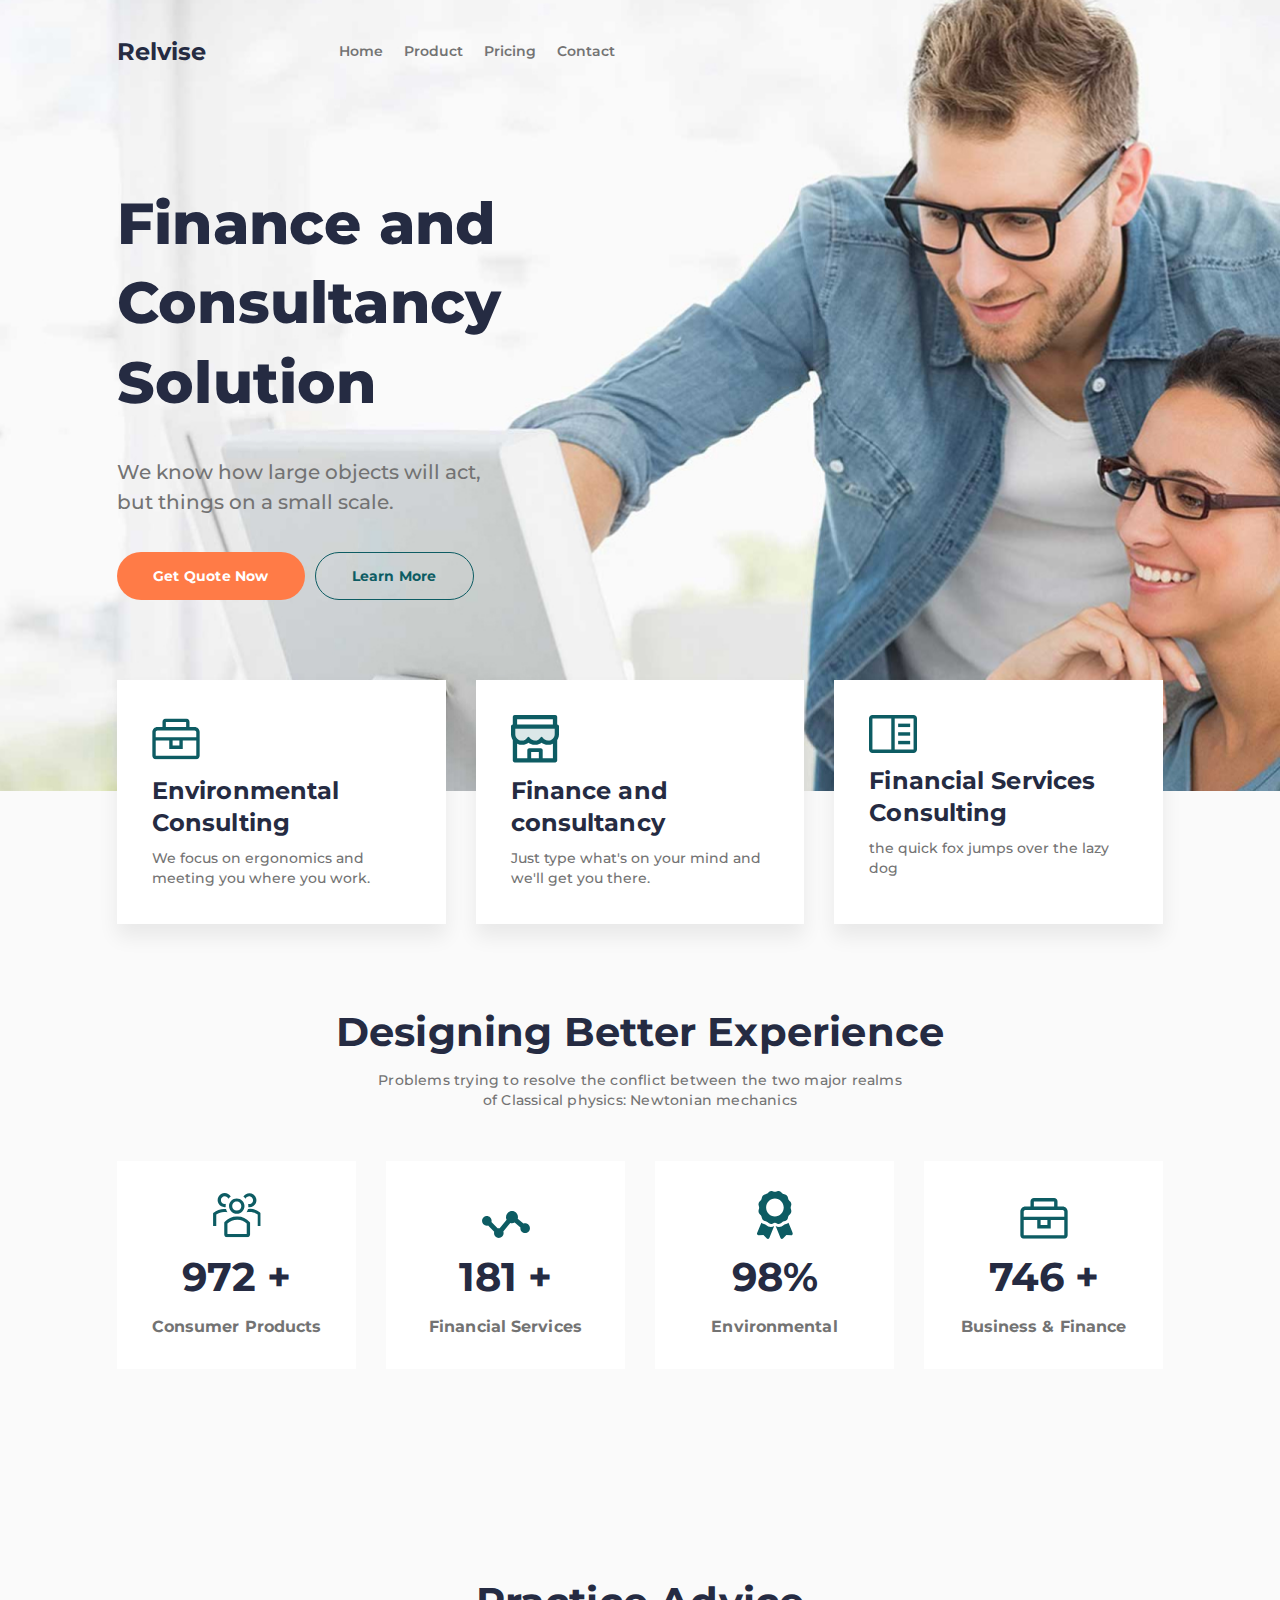
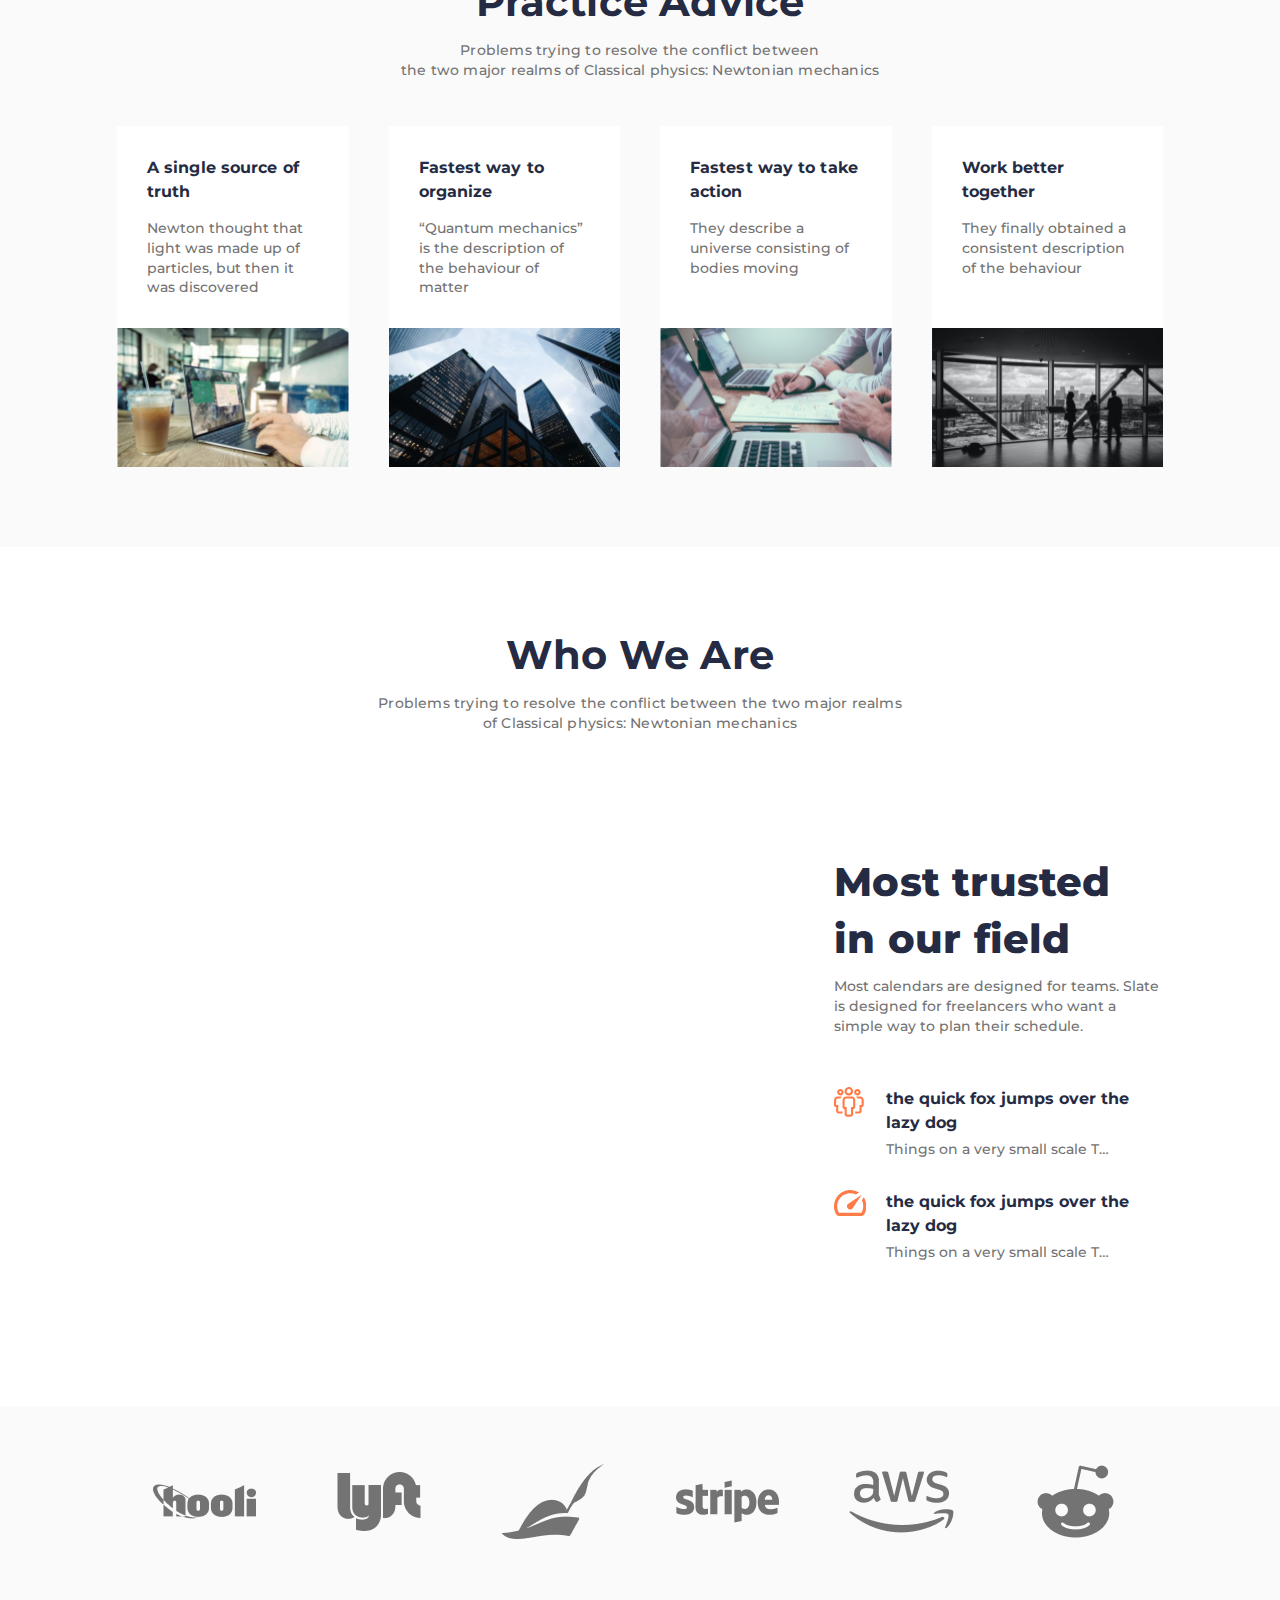
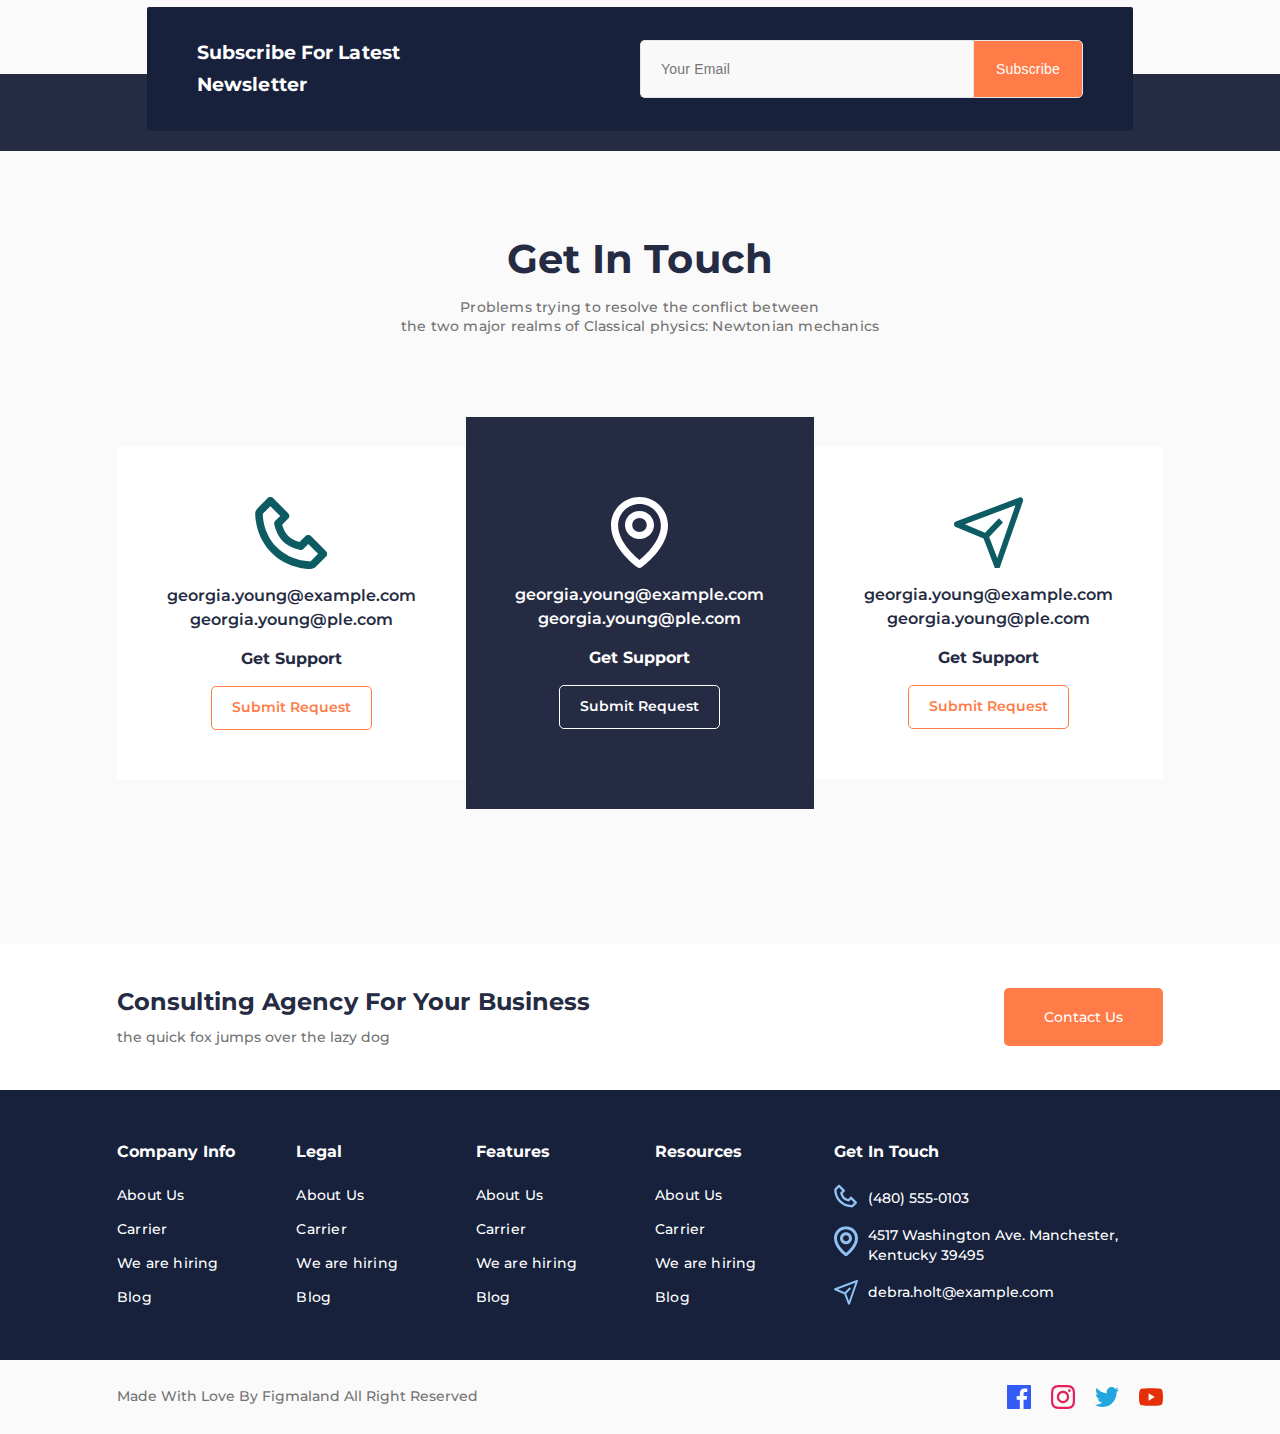
==== index.html @ 40690b97 "relvise" ====
<!DOCTYPE html>
<html>

<head>
	<meta charset="UTF-8">
	<meta name="viewport" content="width=device-width, initial-scale=1.0">
	<link href="https://fonts.googleapis.com/css?family=Montserrat:regular,500,600,700,800&display=swap"
		rel="stylesheet" />
	<link rel="stylesheet" href="css/style.css">
	<title>Relvise</title>
</head>

<body>
	<div class="wrapper">
		<header class="header">
			<div class="header__container _container">
				<a href="" class="header__logo">
					Relvise
				</a>
				<nav class="header__menu menu">
					<ul class="menu__list">
						<li class="menu__item">
							<a href="" class="menu__link">Home</a>
						</li>
						<li class="menu__item">
							<a href="" class="menu__link">Product</a>
						</li>
						<li class="menu__item">
							<a href="" class="menu__link">Pricing</a>
						</li>
						<li class="menu__item">
							<a href="" class="menu__link">Contact</a>
						</li>
					</ul>
				</nav>
			</div>
		</header>
		<main class="page">
			<div class="page__main-block main-block">
				<div class="main-block__container _container">
					<div class="main-block__body">
						<h1 class="main-block__title">Finance and Consultancy Solution</h1>
						<div class="main-block__text">
							We know how large objects will act, but things on a small scale.
						</div>
						<div class="main-block__buttons">
							<a href="" class="main-block__button main-block__button_orange">Get Quote Now</a>
							<a href="" class="main-block__button main-block__button_border">Learn More</a>
						</div>
					</div>
				</div>
				<div class="main-block__image _ibg">
					<img src="img/mainblock/cover.jpg" alt="cover">
				</div>
			</div>
			<section class="page__services services">
				<div class="services__container _container">
					<div class="services__body">
						<div class="services__column">
							<div class="services__item item-service">
								<div class="item-service__icon">
									<svg style="display: none;">
										<symbol id="item-service__icon_01">
											<path
												d="M42.5886 8.52554H37.519V3.45592C37.519 2.55955 37.1629 1.6999 36.5291 1.06608C35.8953 0.432251 35.0356 0.0761719 34.1393 0.0761719H13.8608C12.9644 0.0761719 12.1048 0.432251 11.4709 1.06608C10.8371 1.6999 10.481 2.55955 10.481 3.45592V8.52554H5.41142C4.06687 8.52554 2.77739 9.05966 1.82665 10.0104C0.875916 10.9611 0.341797 12.2506 0.341797 13.5952V37.2534C0.341797 38.1497 0.697876 39.0094 1.3317 39.6432C1.96553 40.2771 2.82518 40.6331 3.72154 40.6331H44.2785C45.1749 40.6331 46.0345 40.2771 46.6683 39.6432C47.3022 39.0094 47.6582 38.1497 47.6582 37.2534V13.5952C47.6582 12.2506 47.1241 10.9611 46.1734 10.0104C45.2227 9.05966 43.9332 8.52554 42.5886 8.52554ZM13.8608 3.45592H34.1393V8.52554H13.8608V3.45592ZM44.2785 37.2534H3.72154V22.0445H17.2405V30.4939H30.7595V22.0445H44.2785V37.2534ZM20.6203 22.0445H27.3798V27.1141H20.6203V22.0445ZM3.72154 18.6648V13.5952C3.72154 13.147 3.89958 12.7172 4.2165 12.4002C4.53341 12.0833 4.96323 11.9053 5.41142 11.9053H42.5886C43.0368 11.9053 43.4666 12.0833 43.7836 12.4002C44.1005 12.7172 44.2785 13.147 44.2785 13.5952V18.6648H3.72154Z"
												fill="#0D5C63" />
										</symbol>
									</svg>
									<svg width="48" height="48" viewBox="0 0 48 41" fill="#0d5c63"
										xmlns:xlink="http://www.w3.org/1999/xlink">
										<use xlink:href="#item-service__icon_01" x="0" y="0" />
									</svg>
								</div>
								<h3 class="item-service__title">Environmental Consulting</h3>
								<div class="item-service__text">We focus on ergonomics and meeting you where you work.
								</div>
							</div>
						</div>
						<div class="services__column">
							<div class="services__item item-service">
								<div class="item-service__icon">
									<svg style="display: none;">
										<symbol id="item-service__icon_02">
											<path opacity="0.15"
												d="M43.6503 13.75H4.35031C4.33231 13.75 4.32031 13.7619 4.32031 13.7796V19.1849C4.32031 22.7291 7.26031 25.6037 10.8783 25.6037C13.3203 25.6037 15.4503 24.2998 16.5843 22.3617C16.7583 22.0594 17.0883 21.8698 17.4423 21.8698C17.7963 21.8698 18.1203 22.0594 18.3003 22.3617C19.4283 24.2998 21.5583 25.6037 24.0003 25.6037C26.4483 25.6037 28.5843 24.2938 29.7063 22.3498C29.8803 22.0535 30.1983 21.8698 30.5403 21.8698H30.5763C30.9243 21.8698 31.2363 22.0535 31.4103 22.3498C32.5383 24.2938 34.6743 25.6037 37.1223 25.6037C40.7403 25.6037 43.6803 22.7291 43.6803 19.1849V13.7796C43.6803 13.7619 43.6683 13.75 43.6503 13.75Z"
												fill="#0D5C63" />
											<path
												d="M46.2 9.48885V1.89659C46.2 0.847537 45.342 0 44.28 0H3.72003C2.65804 0 1.80004 0.847537 1.80004 1.89659V9.48885C0.798037 9.54812 3.71756e-05 10.372 3.71756e-05 11.3795V19.1851C-0.00380525 20.6197 0.290253 22.0398 0.864037 23.3576C1.12204 23.9622 1.44004 24.5311 1.80004 25.0705V45.518C1.80004 46.5612 2.65804 47.4146 3.72003 47.4146H44.28C45.342 47.4146 46.2 46.5671 46.2 45.518V25.0705C46.5657 24.5298 46.879 23.9563 47.136 23.3576C47.706 22.036 48 20.6313 48 19.1851V11.3795C48 10.372 47.202 9.54812 46.2 9.48885ZM6.12003 4.26732H41.88V9.48293H6.12003V4.26732ZM27.84 43.1532H20.16V36.9834H27.84V43.1532ZM41.904 43.1532H31.68V35.0868C31.68 34.0378 30.822 33.1902 29.76 33.1902H18.24C17.178 33.1902 16.32 34.0378 16.32 35.0868V43.1532H6.12003V28.7985C6.29403 28.8814 6.47403 28.9644 6.66003 29.0355C7.99803 29.5927 9.42003 29.8712 10.884 29.8712C12.348 29.8712 13.764 29.5927 15.108 29.0355C15.936 28.6918 16.716 28.2532 17.43 27.7257C17.442 27.7198 17.454 27.7198 17.466 27.7257C18.1822 28.2554 18.9622 28.6954 19.788 29.0355C21.126 29.5927 22.548 29.8712 24.012 29.8712C25.476 29.8712 26.892 29.5927 28.236 29.0355C29.064 28.6918 29.844 28.2532 30.558 27.7257C30.57 27.7198 30.582 27.7198 30.594 27.7257C31.3102 28.2554 32.0902 28.6954 32.916 29.0355C34.254 29.5927 35.676 29.8712 37.14 29.8712C38.604 29.8712 40.02 29.5927 41.364 29.0355C41.544 28.9585 41.724 28.8814 41.904 28.7985V43.1532ZM43.68 19.1851C43.68 22.7294 40.74 25.6039 37.122 25.6039C34.674 25.6039 32.538 24.2941 31.41 22.3501C31.236 22.0537 30.924 21.87 30.576 21.87H30.54C30.198 21.87 29.88 22.0537 29.706 22.3501C29.1304 23.3417 28.2992 24.1652 27.297 24.7367C26.2948 25.3082 25.1572 25.6074 24 25.6039C21.558 25.6039 19.428 24.3 18.3 22.3619C18.12 22.0597 17.796 21.87 17.442 21.87C17.088 21.87 16.758 22.0597 16.584 22.3619C16.005 23.3498 15.1728 24.1695 14.1711 24.7387C13.1694 25.3078 12.0336 25.6062 10.878 25.6039C7.26003 25.6039 4.32003 22.7294 4.32003 19.1851V13.7799C4.32003 13.7621 4.33203 13.7502 4.35003 13.7502H43.65C43.668 13.7502 43.68 13.7621 43.68 13.7799V19.1851Z"
												fill="#0D5C63" />
										</symbol>
									</svg>
									<svg width="48" height="48" viewBox="0 0 48 48" fill="#0d5c63"
										xmlns:xlink="http://www.w3.org/1999/xlink">
										<use xlink:href="#item-service__icon_02" x="0" y="0" />
									</svg>
								</div>
								<h3 class="item-service__title">Finance and consultancy</h3>
								<div class="item-service__text">Just type what's on your mind and we'll get you there.
								</div>
							</div>
						</div>
						<div class="services__column">
							<div class="services__item item-service">
								<div class="item-service__icon">
									<svg style="display: none;">
										<symbol id="item-service__icon_03">
											<path d="M29.1416 8.62402H41.1395V12.0693H29.1416V8.62402Z" fill="white" />
											<path d="M29.1416 17.2373H41.1395V20.6826H29.1416V17.2373Z" fill="white" />
											<path d="M29.1416 25.8506H41.1395V29.2959H29.1416V25.8506Z" fill="white" />
											<path
												d="M44.5674 0.0112305H3.43187C2.52299 0.0121426 1.65161 0.375424 1.00893 1.02135C0.366264 1.66727 0.00481376 2.54307 0.00390625 3.45655V34.4644C0.00481376 35.3779 0.366264 36.2537 1.00893 36.8996C1.65161 37.5455 2.52299 37.9088 3.43187 37.9097H44.5674C45.4761 37.9084 46.3472 37.5449 46.9898 36.8991C47.6324 36.2533 47.994 35.3777 47.9953 34.4644V3.45655C47.9944 2.54307 47.633 1.66727 46.9903 1.02135C46.3477 0.375424 45.4763 0.0121426 44.5674 0.0112305ZM3.43187 3.45655H22.2856V34.4644H3.43187V3.45655ZM25.7136 34.4644V3.45655H44.5674L44.5708 34.4644H25.7136Z"
												fill="white" />
										</symbol>
									</svg>
									<svg width="48" height="38" viewBox="0 0 48 38" fill="#0d5c63"
										xmlns:xlink="http://www.w3.org/1999/xlink">
										<use xlink:href="#item-service__icon_03" x="0" y="0" />
									</svg>
								</div>
								<h3 class="item-service__title">Financial Services Consulting</h3>
								<div class="item-service__text">the quick fox jumps over the lazy dog</div>
							</div>
						</div>
					</div>
				</div>
			</section>
			<section class="page__advantages advantages">
				<div class="advantages__container _container">
					<div class="advantages__header header-block">
						<h2 class="header-block__title">Designing Better Experience</h2>
						<div class="header-block__sub-title">
							Problems trying to resolve the conflict between the two major realms <br> of Classical
							physics: Newtonian mechanics
						</div>
					</div>
					<div class="advantages__body">
						<div class="advantages__column">
							<div class="advantages__item">
								<div class="advantages__icon">
									<img src="img/advantages/01.svg" alt="Consumer Products">
								</div>
								<div class="advantages__value">972 +</div>
								<div class="advantages__text">Consumer Products</div>
							</div>
						</div>
						<div class="advantages__column">
							<div class="advantages__item">
								<div class="advantages__icon">
									<img src="img/advantages/02.svg" alt="Financial Services">
								</div>
								<div class="advantages__value">181 +</div>
								<div class="advantages__text">Financial Services</div>
							</div>
						</div>
						<div class="advantages__column">
							<div class="advantages__item">
								<div class="advantages__icon">
									<img src="img/advantages/03.svg" alt="Environmental">
								</div>
								<div class="advantages__value">98%</div>
								<div class="advantages__text">Environmental</div>
							</div>
						</div>
						<div class="advantages__column">
							<div class="advantages__item">
								<div class="advantages__icon">
									<img src="img/advantages/04.svg" alt="Business & Finance">
								</div>
								<div class="advantages__value">746 +</div>
								<div class="advantages__text">Business & Finance</div>
							</div>
						</div>
					</div>
				</div>
			</section>
			<section class="page__practice practice">
				<div class="practice__container _container">
					<div class="practice__header header-block">
						<h2 class="header-block__title">Practice Advice</h2>
						<div class="header-block__sub-title">
							Problems trying to resolve the conflict between <br>the two major realms of Classical
							physics: Newtonian mechanics
						</div>
					</div>
					<div class="practice__body">
						<div class="practice__column">
							<article class="practice__item item-practice">
								<div class="item-practice__content">
									<a href="" class="item-practice__link">
										<h4 class="item-practice__title">A single source of truth</h4>
									</a>
									<div class="item-practice__text">
										Newton thought that light was made up of particles, but then it was discovered
									</div>
								</div>
								<a href="" class="item-practice__image _ibg">
									<img src="img/practice/01.jpg" alt="A single source of truth">
								</a>
							</article>
						</div>
						<div class="practice__column">
							<article class="practice__item item-practice">
								<div class="item-practice__content">
									<a href="" class="item-practice__link">
										<h4 class="item-practice__title">Fastest way to organize</h4>
									</a>
									<div class="item-practice__text">
										“Quantum mechanics” is the description of the behaviour of matter
									</div>
								</div>
								<a href="" class="item-practice__image _ibg">
									<img src="img/practice/02.jpg" alt="Fastest way to organize">
								</a>
							</article>
						</div>
						<div class="practice__column">
							<article class="practice__item item-practice">
								<div class="item-practice__content">
									<a href="" class="item-practice__link">
										<h4 class="item-practice__title">Fastest way to take action</h4>
									</a>
									<div class="item-practice__text">
										They describe a universe consisting of bodies moving
									</div>
								</div>
								<a href="" class="item-practice__image _ibg">
									<img src="img/practice/03.jpg" alt="Fastest way to take action">
								</a>
							</article>
						</div>
						<div class="practice__column">
							<article class="practice__item item-practice">
								<div class="item-practice__content">
									<a href="" class="item-practice__link">
										<h4 class="item-practice__title">Work better together</h4>
									</a>
									<div class="item-practice__text">
										They finally obtained a consistent description of the behaviour
									</div>
								</div>
								<a href="" class="item-practice__image _ibg">
									<img src="img/practice/04.jpg" alt="Work better together">
								</a>
							</article>
						</div>
					</div>
				</div>
			</section>
			<section class="page__whoweare whoweare">
				<div class="whoweare__container _container">
					<div class="whoweare__header header-block">
						<h2 class="header-block__title">Who We Are</h2>
						<div class="header-block__sub-title">
							Problems trying to resolve the conflict between the two major realms <br> of Classical
							physics: Newtonian mechanics
						</div>
					</div>
					<div class="whoweare__body">
						<div class="whoweare__video">
							<iframe width="560" height="315" src="https://www.youtube.com/embed/006eoEtYT-Q"
								title="YouTube video player" frameborder="0"
								allow="accelerometer; autoplay; clipboard-write; encrypted-media; gyroscope; picture-in-picture"
								allowfullscreen></iframe>
						</div>
						<div class="whoweare__content">
							<div class="whoweare__top">
								<h2 class="whoweare__title">Most trusted in our field</h2>
								<div class="whoweare__text">Most calendars are designed for teams. Slate is designed for
									freelancers who want a simple way to plan their schedule.</div>
							</div>
							<div class="whoweare__items">
								<div class="whoweare__item item-whoweare">
									<div class="item-whoweare__icon">
										<img src="img/whoweare/icons/01.svg" alt="">
									</div>
									<div class="item-whoweare__body">
										<div class="item-whoweare__title">the quick fox jumps over the lazy dog</div>
										<div class="item-whoweare__text">Things on a very small scale Things on a very
											small scaleThings on a very small scaleThings on a very small scale</div>
									</div>
								</div>
								<div class="whoweare__item item-whoweare">
									<div class="item-whoweare__icon">
										<img src="img/whoweare/icons/02.svg" alt="">
									</div>
									<div class="item-whoweare__body">
										<div class="item-whoweare__title">the quick fox jumps over the lazy dog</div>
										<div class="item-whoweare__text">Things on a very small scale Things on a very
											small scaleThings on a very small scaleThings on a very small scale</div>
									</div>
								</div>
							</div>
						</div>
					</div>
				</div>
			</section>
			<div class="page__clients clients">
				<div class="clients__container _container">
					<div class="clients__items">
						<div class="clients__item">
							<img src="img/clients/01.png" alt="clients">
						</div>
						<div class="clients__item">
							<img src="img/clients/02.png" alt="clients">
						</div>
						<div class="clients__item">
							<img src="img/clients/03.png" alt="clients">
						</div>
						<div class="clients__item">
							<img src="img/clients/04.png" alt="clients">
						</div>
						<div class="clients__item">
							<img src="img/clients/05.png" alt="clients">
						</div>
						<div class="clients__item">
							<img src="img/clients/06.png" alt="clients">
						</div>
					</div>
				</div>
			</div>
			<section class="page__subscribe subscribe">
				<div class="subscribe__container _container">
					<div class="subscribe__body">
						<h4 class="subscribe__title">Subscribe For Latest Newsletter</h4>
						<form action="#" class="subscribe__form">
							<input autocomplete="off" type="email" required name="form[]" placeholder="Your Email"
								class="subscribe__input">
							<button type="submit" class="subscribe__button">Subscribe</button>
						</form>
					</div>
				</div>
			</section>
			<section class="page__getintouch getintouch">
				<div class="getintouch__container _container">
					<div class="getintouch__header header-block">
						<h2 class="header-block__title">Get In Touch</h2>
						<div class="header-block__sub-title">
							Problems trying to resolve the conflict between <br> the two major realms of Classical
							physics: Newtonian mechanics
						</div>
					</div>
					<div class="getintouch__items">
						<div class="getintouch__item item-getintouch">
							<div class="item-getintouch__icon">
								<img src="img/getintouch/01.svg" alt="getintouch">
							</div>
							<div class="item-getintouch__emails">
								<a href="mailto:georgia.young@example.com"
									class="item-getintouch__email">georgia.young@example.com</a>
								<a href="mailto:georgia.young@ple.com"
									class="item-getintouch__email">georgia.young@ple.com</a>
							</div>
							<div class="item-getintouch__label">Get Support</div>
							<a href="" class="item-getintouch__button">Submit Request</a>
						</div>
						<div class="getintouch__item item-getintouch item-getintouch_active">
							<div class="item-getintouch__icon">
								<img src="img/getintouch/02.svg" alt="getintouch">
							</div>
							<div class="item-getintouch__emails">
								<a href="mailto:georgia.young@example.com"
									class="item-getintouch__email">georgia.young@example.com</a>
								<a href="mailto:georgia.young@ple.com"
									class="item-getintouch__email">georgia.young@ple.com</a>
							</div>
							<div class="item-getintouch__label">Get Support</div>
							<a href="" class="item-getintouch__button">Submit Request</a>
						</div>
						<div class="getintouch__item item-getintouch">
							<div class="item-getintouch__icon">
								<img src="img/getintouch/03.svg" alt="getintouch">
							</div>
							<div class="item-getintouch__emails">
								<a href="mailto:georgia.young@example.com"
									class="item-getintouch__email">georgia.young@example.com</a>
								<a href="mailto:georgia.young@ple.com"
									class="item-getintouch__email">georgia.young@ple.com</a>
							</div>
							<div class="item-getintouch__label">Get Support</div>
							<a href="" class="item-getintouch__button">Submit Request</a>
						</div>
					</div>
				</div>
			</section>
			<section class="page__contact contact">
				<div class="contact__container _container">
					<div class="contact__body">
						<div class="contact__content">
							<h4 class="contact__title">Consulting Agency For Your Business</h4>
							<div class="contact__text">the quick fox jumps over the lazy dog</div>
						</div>
						<a href="" class="contact__button">Contact Us</a>
					</div>
				</div>
			</section>
		</main>
		<footer class="footer">
			<div class="footer__top">
				<div class="footer__main _container">
					<div class="footer__row">
						<div class="footer__column">
							<div class="footer__label">Company Info</div>
							<nav class="footer__menu menu-footer">
								<ul class="menu-footer__list">
									<li class="menu-footer__item"><a href="" class="menu-footer__link">About Us</a></li>
									<li class="menu-footer__item"><a href="" class="menu-footer__link">Carrier</a></li>
									<li class="menu-footer__item"><a href="" class="menu-footer__link">We are hiring</a>
									</li>
									<li class="menu-footer__item"><a href="" class="menu-footer__link">Blog</a></li>
								</ul>
							</nav>
						</div>
						<div class="footer__column">
							<div class="footer__label">Legal</div>
							<nav class="footer__menu menu-footer">
								<ul class="menu-footer__list">
									<li class="menu-footer__item"><a href="" class="menu-footer__link">About Us</a></li>
									<li class="menu-footer__item"><a href="" class="menu-footer__link">Carrier</a></li>
									<li class="menu-footer__item"><a href="" class="menu-footer__link">We are hiring</a>
									</li>
									<li class="menu-footer__item"><a href="" class="menu-footer__link">Blog</a></li>
								</ul>
							</nav>
						</div>
						<div class="footer__column">
							<div class="footer__label">Features</div>
							<nav class="footer__menu menu-footer">
								<ul class="menu-footer__list">
									<li class="menu-footer__item"><a href="" class="menu-footer__link">About Us</a></li>
									<li class="menu-footer__item"><a href="" class="menu-footer__link">Carrier</a></li>
									<li class="menu-footer__item"><a href="" class="menu-footer__link">We are hiring</a>
									</li>
									<li class="menu-footer__item"><a href="" class="menu-footer__link">Blog</a></li>
								</ul>
							</nav>
						</div>
						<div class="footer__column">
							<div class="footer__label">Resources</div>
							<nav class="footer__menu menu-footer">
								<ul class="menu-footer__list">
									<li class="menu-footer__item"><a href="" class="menu-footer__link">About Us</a></li>
									<li class="menu-footer__item"><a href="" class="menu-footer__link">Carrier</a></li>
									<li class="menu-footer__item"><a href="" class="menu-footer__link">We are hiring</a>
									</li>
									<li class="menu-footer__item"><a href="" class="menu-footer__link">Blog</a></li>
								</ul>
							</nav>
						</div>
						<div class="footer__column">
							<div class="footer__label">Get In Touch</div>
							<div class="footer__contacts contacts-footer">
								<a href="tel:4805550103" class="contacts-footer__item contacts-footer__item_phone">(480)
									555-0103</a>
								<a href="" class="contacts-footer__item contacts-footer__item_map">4517 Washington Ave.
									Manchester, Kentucky 39495</a>
								<a href="mailto:debra.holt@example.com"
									class="contacts-footer__item contacts-footer__item_email">debra.holt@example.com</a>
							</div>
						</div>
					</div>
				</div>
			</div>
			<div class="footer__bottom">
				<div class="footer__container _container">
					<div class="footer__copy">Made With Love By Figmaland All Right Reserved </div>
					<div class="footer__social social">
						<a href="" class="social__item">
							<img src="img/footer/social/01.svg" alt="social">
						</a>
						<a href="" class="social__item">
							<img src="img/footer/social/02.svg" alt="social">
						</a>
						<a href="" class="social__item">
							<img src="img/footer/social/03.svg" alt="social">
						</a>
						<a href="" class="social__item">
							<img src="img/footer/social/04.svg" alt="social">
						</a>
					</div>
				</div>
			</div>
		</footer>
	</div>
	<script src="js/script.js"></script>
</body>

</html>
---- css/style.css ----
/* Обнуление */
*,
*::before,
*::after {
	padding: 0;
	margin: 0;
	border: 0;
	box-sizing: border-box;
}

a {
	text-decoration: none;
}

ul,
ol,
li {
	list-style: none;
}

img {
	vertical-align: top;
}

h1,
h2,
h3,
h4,
h5,
h6 {
	font-weight: inherit;
	font-size: inherit;
}

html,
body {
	height: 100%;
	line-height: 1;
	background: #fafafa;
	font-size: 14px;
	color: #252b42;
	font-weight: 500;
	font-family: Montserrat;
}

/* ---------------------------------------------------------------------------- */
.wrapper {
	min-height: 100%;
	overflow: hidden;
	display: flex;
	flex-direction: column;
}

/* ---------------------------------------------------------------------------- */
._container {
	max-width: 1046px;
	padding: 0px 15px;
	margin: 0px auto;
	box-sizing: content-box;
}

._ibg {
	position: relative;
}

._ibg img {
	position: absolute;
	width: 100%;
	height: 100%;
	top: 0;
	left: 0;
	object-fit: cover;
}

/* ---ШАПКА------------------------------------------------------------------------- */
.header {
	position: absolute;
	width: 100%;
	left: 0;
	top: 0;
	z-index: 50;
}

.header__container {
	display: flex;
	min-height: 104px;
	align-items: center;
}

@media (max-width: 479px) {
	.header__container {
		min-height: 70px;
	}
}

.header__logo {
	font-size: 24px;
	font-weight: 700;
	color: inherit;
}

.header__menu {
	margin: 0px 0px 0px 133px;
}

@media (max-width: 992px) {
	.header__menu {
		margin: 0px 0px 0px 80px;
	}
}

@media (max-width: 767px) {
	.header__menu {
		margin: 0px 0px 0px 40px;
	}
}

@media (max-width: 479px) {
	.header__menu {
		margin: 0px 0px 0px 20px;
	}
}

.menu {
	padding: 5px 0;
}

.menu__list {
	flex-wrap: wrap;
	display: flex;
}

.menu__item {}

.menu__item:not(:last-child) {
	margin: 0px 21px 0px 0px;
}

.menu__link {
	color: #737373;
	font-weight: 600;
	line-height: calc(24 / 14 * 100%);
}

.menu__link:hover {
	text-decoration: underline;
}

@media (max-width: 479px) {
	.menu__link {
		font-size: 18px;
	}
}

/* ---PAGE------------------------------------------------------------------------- */
.page {
	flex: 1 1 auto;
}

.page__main-block {}

.page__services {
	position: relative;
	z-index: 2;
	margin: -111px 0px 0px 0px;
}

.page__advantages {}

.page__practice {}

.page__whoweare {}

.page__clients:not(:last-child) {
	margin: 0px 0px 10px 0px;
}

.page__subscribe {}

.page__getintouch {}

.page__contact {}

/* ---HEADER-BLOCK------------------------------------------------------------------------- */
.header-block {
	text-align: center;
	letter-spacing: 0.2px;
}

.header-block__title {
	line-height: 142%;
	font-weight: 700;
	font-size: 40px;
}

.header-block__title:not(:last-child) {
	margin: 0px 0px 10px 0px;
}

.header-block__sub-title {
	line-height: 142%;
	color: #737373;
}

@media (max-width: 992px) {
	.header-block__title {
		font-size: 35px;
	}
}

@media (max-width: 767px) {
	.header-block__title {
		font-size: 30px;
	}
}

/* ---ПОДВАЛ------------------------------------------------------------------------- */
.footer {}

/* ---MAIN-BLOCK------------------------------------------------------------------------- */
.main-block {
	position: relative;
}

.main-block__container {}

.main-block__body {
	padding: 184px 0px 191px 0px;
	position: relative;
	z-index: 2;
	max-width: 400px;
}

@media (max-width: 992px) {
	.main-block__body {
		padding: 120px 0px 191px 0px;
	}
}

@media (max-width: 479px) {
	.main-block__body {
		padding: 115px 0px 160px 0px;
	}
}

.main-block__body>*:not(:last-child) {
	margin: 0px 0px 35px 0px;
}

.main-block__title {
	font-size: 58px;
	line-height: 137%;
	letter-spacing: 0.2px;
	font-weight: 800;
}

@media (max-width: 479px) {
	.main-block__title {
		font-size: 42px;
	}
}

.main-block__text {
	color: #737373;
	font-size: 20px;
	line-height: 150%;
}

@media (max-width: 479px) {
	.main-block__text {
		color: #585757;
	}
}

.main-block__buttons {
	display: flex;
	flex-wrap: wrap;
	margin: -10px 0;
}

.main-block__button {
	border-radius: 37px;
	display: flex;
	min-height: 48px;
	justify-content: center;
	align-items: center;
	letter-spacing: 0.2px;
	font-weight: 700;
	text-align: center;
	line-height: 150%;
	padding: 5px 36px;
	margin: 10px 0;
	transition: all 0.3s ease 0s;
}

@media (max-width: 479px) {
	.main-block__button {
		flex: 1 1 100%;
	}
}

@media (min-width: 479px) {
	.main-block__button:not(:last-child) {
		margin-right: 10px;
	}
}

.main-block__button_orange {
	background: #ff7b47;
	color: #fff;
}

.main-block__button_orange:hover {
	background-color: #fff;
	color: #ff7b47;
}

.main-block__button_border {
	color: #0d5c63;
	border: 1px solid #0d5c63;
}

.main-block__button_border:hover {
	background-color: #0d5c63;
	color: #fff;
}

.main-block__image {
	position: absolute;
	width: 100%;
	height: 100%;
	top: 0;
	left: 0;
}

@media (max-width: 1300px) {
	.main-block__image img {
		object-position: right;
	}
}

@media (max-width: 992px) {
	.main-block__image {
		opacity: 0.5;
	}
}

/* ----------------------------------- */
.services {}

.services__container {}

.services__body {}

@media (min-width: 670px) {
	.services__body {
		display: flex;
		flex-wrap: wrap;
		margin: 0px -15px;
	}
}

.services__column {
	flex: 0 1 33.333%;
}

@media (min-width: 670px) {
	.services__column {
		padding: 0px 15px;
	}
}

@media (max-width: 992px) {
	.services__column {
		flex: 0 1 50%;
	}

	.services__column:not(:last-child) {
		margin: 0px 0px 30px 0px;
	}

	.services__column:last-child {
		flex: 1 1 100%;
	}
}

.services__item {
	height: 100%;
	box-shadow: 0px 13px 19px rgba(0, 0, 0, 0.07);
	background-color: #fff;
	padding: 35px;
}

@media (max-width: 479px) {
	.services__item {
		padding: 25px;
	}
}

.item-service {}

/*******************************test hover***************************/

.item-service:hover {
	background-color: #0d5c63;
	color: #fff;
	transition: all 0.3s ease 0s;
}

.item-service:hover .item-service__text {
	color: #fff;
	transition: all 0.3s ease 0s;
}

svg path {
	fill: inherit;
	stroke: inherit;
}

.item-service:hover svg {
	fill: #fff;
	transition: all 0.3s ease 0s;
}

/*******************************test hover***************************/

.item-service_green {
	background-color: #0d5c63;
}

.item-service_green .item-service__title {
	color: #fff;
}

.item-service_green .item-service__text {
	color: #fff;
}

.item-service>*:not(:last-child) {
	margin: 0px 0px 10px 0px;
}

.item-service__icon {}

.item-service__title {
	font-weight: 700;
	letter-spacing: 0.1px;
	font-size: 24px;
	line-height: 133%;
}

.item-service__text {
	color: #737373;
	line-height: 142%;
}

/* --------------------------------------------- */
.advantages {
	padding: 80px 0;
}

@media (max-width: 992px) {
	.advantages {
		padding: 50px 0;
	}
}

@media (max-width: 767px) {
	.advantages {
		padding: 40px 0;
	}
}

.advantages__container {}

.advantages__header {
	margin: 0px 0px 50px 0px;
}

@media (max-width: 767px) {
	.advantages__header {
		margin: 0px 0px 25px 0px;
	}
}

.advantages__body {
	display: flex;
	flex-wrap: wrap;
	margin: 0px -15px -30px;
}

.advantages__column {
	padding: 0px 15px;
	margin: 0px 0px 30px 0px;
	flex: 0 1 25%;
}

@media (max-width: 1020px) {
	.advantages__column {
		flex: 0 1 50%;
	}
}

@media (max-width: 560px) {
	.advantages__column {
		flex: 0 1 100%;
	}
}

.advantages__item {
	background-color: #fff;
	padding: 30px;
	font-weight: 700;
	text-align: center;
}

.advantages__item>*:not(:last-child) {
	margin: 0px 0px 10px 0px;
}

.advantages__icon {
	height: 48px;
	display: flex;
	align-items: flex-end;
	justify-content: center;
}

.advantages__value {
	font-size: 40px;
	line-height: 142%;
}

.advantages__text {
	letter-spacing: 0.1px;
	color: #737373;
	font-size: 16px;
	line-height: 150%;
}

/* -------------------------------- */
.practice {
	padding: 125px 0px 80px 0px;
}

@media (max-width: 993px) {
	.practice {
		padding: 40px 0px 80px 0px;
	}
}

@media (max-width: 767px) {
	.practice {
		padding: 0px 0px 40px 0px;
	}
}

.practice__container {}

.practice__header {
	margin: 0px 0px 45px 0px;
}

@media (max-width: 767px) {
	.practice__header {
		margin: 0px 0px 25px 0px;
	}
}

.practice__body {
	margin: 0px -20px -30px;
	display: flex;
	flex-wrap: wrap;
}

.practice__column {
	padding: 0px 20px;
	margin: 0px 0px 30px 0px;
	flex: 0 1 25%;
}

@media (max-width: 1040px) {
	.practice__column {
		flex: 0 1 50%;
	}
}

@media (max-width: 630px) {
	.practice__column {
		flex: 0 1 100%;
	}
}

.practice__item {}

.item-practice {
	background-color: #fff;
	display: flex;
	height: 100%;
	flex-direction: column;
}

.item-practice__content {
	padding: 30px;
	flex: 1 1 auto;
}

.item-practice__link {
	color: inherit;
	display: inline-block;
}

.item-practice__link:hover {
	text-decoration: underline;
}

.item-practice__link:not(:last-child) {
	margin: 0px 0px 15px 0px;
}

.item-practice__title {
	letter-spacing: 0.1px;
	font-size: 16px;
	font-weight: 700;
	line-height: 150%;
}

.item-practice__text {
	color: #737373;
	line-height: 142%;
}

.item-practice__image {
	display: block;
	padding: 0px 0px 60% 0px;
}

/* ------------------------------------- */
.whoweare {
	background: #ffffff;
	padding: 80px 0px 130px 0px;
}

.whoweare__container {}

.whoweare__header {
	margin: 0px 0px 100px 0px;
}

.whoweare__body {
	display: flex;
	align-items: flex-start;
}

.whoweare__video {
	flex: 0 0 57%;
	position: relative;
	padding: 0px 0px 42.25% 0px;
}

.whoweare__video iframe {
	position: absolute;
	width: 100%;
	height: 100%;
	top: 0;
	left: 0;
	object-fit: cover;
}

.whoweare__content {
	flex: 1 1 auto;
	padding: 20px 0px 0px 121px;
}

.whoweare__title {
	font-weight: 800;
	font-size: 40px;
	line-height: 142%;
	letter-spacing: 0.2px;
}

.whoweare__title:not(:last-child) {
	margin: 0px 0px 10px 0px;
}

.whoweare__text {
	color: #737373;
	line-height: 142%;
}

.whoweare__top:not(:last-child) {
	margin: 0px 0px 50px 0px;
}

.whoweare__items {}

.whoweare__item {}

.whoweare__item:not(:last-child) {
	margin: 0px 0px 30px 0px;
}

.item-whoweare {
	display: flex;
}

.item-whoweare__icon {
	flex: 0 0 32px;
}

.item-whoweare__body {
	flex: 1 1 auto;
	padding: 0px 0px 0px 20px;
}

.item-whoweare__title {
	font-weight: 700;
	font-size: 16px;
	line-height: 150%;
}

.item-whoweare__title:not(:last-child) {
	margin: 0px 0px 5px 0px;
}

.item-whoweare__text {
	color: #737373;
	white-space: nowrap;
	line-height: 142%;
	width: 225px;
	overflow: hidden;
	text-overflow: ellipsis;
}

@media (max-width: 1080px) {
	.whoweare__content {
		padding: 0px 0px 0px 50px;
	}
}

@media (max-width: 950px) {
	.whoweare {
		padding: 50px 0px 50px 0px;
	}

	.whoweare__body {
		flex-direction: column-reverse;
		align-items: stretch;
	}

	.whoweare__title {
		font-size: 24px;
	}

	.whoweare__content {
		padding: 0px 0px 0px 0px;
	}

	.whoweare__video {
		padding: 0px 0px 56.25% 0px;
	}

	.whoweare__video:not(:last-child) {
		margin: 50px 0px 0px 0px;
	}

	.whoweare__header {
		margin: 0px 0px 30px 0px;
	}
}

@media (max-width: 767px) {
	.whoweare {
		padding: 20px 0px 50px 0px;
	}

	.whoweare__top:not(:last-child) {
		margin: 0px 0px 30px 0px;
	}

	.whoweare__video:not(:last-child) {
		margin: 30px 0px 0px 0px;
	}
}

/* ----------------------------------- */
.clients {
	padding: 50px 0;
}

@media (max-width: 767px) {
	.clients {
		padding: 30px 0;
	}
}

.clients__container {}

.clients__items {
	display: flex;
	align-items: center;
	flex-wrap: wrap;
	justify-content: center;
}

.clients__item {
	padding: 8px 15px;
	flex: 0 1 16.6667%;
	text-align: center;
	min-width: 140px;
}

.clients__item img {
	max-width: 100%;
}

/* ----------------------------- */
.subscribe {
	position: relative;
	padding: 0px 0px 20px 0px;
}

.subscribe::before {
	content: "";
	position: absolute;
	bottom: 0;
	width: 100%;
	height: 77px;
	left: 0;
	background: #252b42;
}

.subscribe__container {}

.subscribe__body {
	position: relative;
	z-index: 2;
	padding: 30px 50px;
	align-items: center;
	background: #17213c;
	border-radius: 2px;
}

@media (min-width: 1070px) {
	.subscribe__body {
		margin: 0px 30px;
	}
}

.subscribe__title {
	color: #fff;
	font-size: 133%;
	line-height: 32px;
	font-weight: 700;
	letter-spacing: 0.1px;
}

@media (max-width: 810px) {
	.subscribe__title {
		margin: 0px 0px 20px 0px;
	}

	.subscribe__body {
		margin: 0px -15px;
		padding: 20px 15px;
	}
}

@media (min-width: 810px) {
	.subscribe__title {
		max-width: 266px;
	}

	.subscribe__body {
		display: flex;
		justify-content: space-between;
	}
}

.subscribe__form {
	flex: 0 1 50%;
	display: flex;
	align-items: center;
}

.subscribe__input {
	width: 100%;
	flex: 1 1 auto;
	min-height: 58px;
	background: #f9f9f9;
	color: #737373;
	padding: 0px 20px;
	border: 1px solid #e6e6e6;
	border-right: 0;
	box-sizing: border-box;
	border-radius: 5px 0 0 5px;
	font-size: 14px;
	line-height: calc(28 / 14 * 100%);
	letter-spacing: 0.2px;
}

.subscribe__input:focus {
	color: #000;
}

.subscribe__button {
	background: #ff7b47;
	border: 1px solid #e6e6e6;
	border-radius: 0px 5px 5px 0px;
	display: flex;
	min-height: 58px;
	justify-content: center;
	align-items: center;
	cursor: pointer;
	text-align: center;
	color: #fff;
	transition: all 0.3s ease 0s;
	padding: 0px 22px;
	font-size: 14px;
	line-height: calc(28 / 14 * 100%);
	letter-spacing: 0.2px;
}

.subscribe__button:hover {
	background: #ca6137;
}

@media (max-width: 810px) {
	.subscribe__button {
		padding: 0px 15px;
	}

	.subscribe__input {
		padding: 0px 15px;
	}
}

/* ----------------------------------- */
.getintouch {
	padding: 80px 0px 135px 0px;
}

.getintouch__container {}

.getintouch__header {
	margin: 0px 0px 80px 0px;
}

.getintouch__items {
	margin: 0px -15px;
}

.getintouch__item {
	flex: 0 1 33.333%;
}

.item-getintouch {
	display: flex;
	flex-direction: column;
	justify-content: center;
	align-items: center;
	background-color: #fff;
	padding: 50px 15px;
}

.item-getintouch_active {
	background: #252b42;
	padding: 80px 15px;
	color: #fff;
}

.item-getintouch_active .item-getintouch__button {
	border: 1px solid #fff;
	color: #fff;
}

.item-getintouch>*:not(:last-child) {
	margin: 0px 0px 15px 0px;
}

.item-getintouch__icon {}

.item-getintouch__emails {
	display: flex;
	flex-direction: column;
	justify-content: center;
	align-items: center;
}

.item-getintouch__email {
	color: inherit;
	font-weight: 600;
	line-height: 150%;
	font-size: 16px;
}

.item-getintouch__email:hover {
	text-decoration: underline;
}

.item-getintouch__label {
	font-weight: 700;
	font-size: 16px;
	line-height: 150%;
}

.item-getintouch__button {
	border: 1px solid #ff7b47;
	min-height: 44px;
	display: flex;
	font-weight: 600;
	justify-content: center;
	align-items: center;
	color: #ff7b47;
	line-height: 142%;
	padding: 5px 20px;
	text-align: center;
	transition: all 0.3s ease 0s;
	border-radius: 5px;
}

.item-getintouch__button:hover {
	border: 1px solid #ff7b47;
	background-color: #ff7b47;
	color: #fff;
}

@media (min-width: 992px) {
	.getintouch__items {
		margin: 0;
		display: flex;
		align-items: center;
	}
}

@media (max-width: 992px) {
	.getintouch {
		padding: 50px 0px;
	}

	.getintouch__header {
		margin: 0px 0px 50px 0px;
	}

	.item-getintouch_active {
		padding: 50px 15px;
	}
}

@media (max-width: 767px) {
	.getintouch__header {
		margin: 0px 0px 30px 0px;
	}
}

/* ------------------------------------------ */
.contact {
	background-color: #fff;
	padding: 42px 0;
}

.contact__container {}

.contact__content {
	padding: 0px 0px 20px 0px;
}

@media (min-width: 767px) {
	.contact__body {
		display: flex;
		align-items: center;
		justify-content: space-between;
	}

	.contact__content {
		padding: 0px 20px 0px 0px;
	}
}

.contact__title {
	font-weight: 700;
	letter-spacing: 0.1px;
	font-size: 24px;
	line-height: 133%;
}

.contact__title:not(:last-child) {
	margin: 0px 0px 10px 0px;
}

.contact__text {
	color: #737373;
	line-height: 142%;
}

.contact__button {
	display: flex;
	background-color: #ff7b47;
	border-radius: 5px;
	min-height: 58px;
	padding: 5px 40px;
	transition: background-color 0.3s ease 0s;
	justify-content: center;
	align-items: center;
	text-align: center;
	color: #fff;
}

.contact__button:hover {
	background-color: #aa5330;
}

/* --------------------------------------------------- */

.footer {}

.footer__top {
	background: #17213c;
	padding: 35px 0;
}

.footer__main {}

.footer__row {
	display: flex;
	flex-wrap: wrap;
	margin: 0px -15px;
}

.footer__column {
	padding: 15px 15px;
	flex: 0 1 16.6667%;
}

.footer__column:last-child {
	flex: 0 1 33.334%;
}

@media (max-width: 992px) {
	.footer__column {
		flex: 0 1 25%;
	}

	.footer__column:last-child {
		flex: 1 1 100%;
	}
}

@media (max-width: 992px) {
	.footer__column {
		flex: 0 1 50%;
	}
}

.footer__label {
	color: #fff;
	font-weight: 700;
	font-size: 16px;
	line-height: 150%;
	margin: 0px 0px 20px 0px;
}

.footer__menu {}

.menu-footer {}

.menu-footer__list {}

.menu-footer__item:not(:last-child) {
	margin: 0px 0px 10px 0px;
}

.menu-footer__link {
	color: #fff;
	display: inline-block;
	line-height: 171%;
	letter-spacing: 0.2px;
}

.menu-footer__link:hover {
	text-decoration: underline;
}

.footer__contacts {}

.contacts-footer {
	display: flex;
	flex-direction: column;
}

.contacts-footer__item {
	padding: 0px 0px 0px 34px;
	line-height: 142%;
	display: flex;
	align-items: center;
	color: #ffffff;
	min-height: 30px;
}

.contacts-footer__item:hover {
	text-decoration: underline;
}

.contacts-footer__item:not(:last-child) {
	margin: 0px 0px 12px 0px;
}

.contacts-footer__item_phone {
	background: url("../img/footer/icons/01.svg") 0 0 no-repeat;
}

.contacts-footer__item_map {
	background: url("../img/footer/icons/02.svg") 0 0 no-repeat;
}

.contacts-footer__item_email {
	background: url("../img/footer/icons/03.svg") 0 0 no-repeat;
}

.footer__bottom {
	padding: 25px 0;
}

.footer__container {
	display: flex;
	justify-content: space-between;
	align-items: center;
}

.footer__copy {
	color: #737373;
	line-height: 171%;
}

.footer__social {}

.social {
	display: flex;
	align-items: center;
}

.social__item:not(:last-child) {
	margin: 0px 20px 0px 0px;
}

@media (max-width: 767px) {
	.footer__container {
		flex-direction: column;
	}

	.footer__copy {
		margin: 0px 0px 15px 0px;
		text-align: center;
	}
}
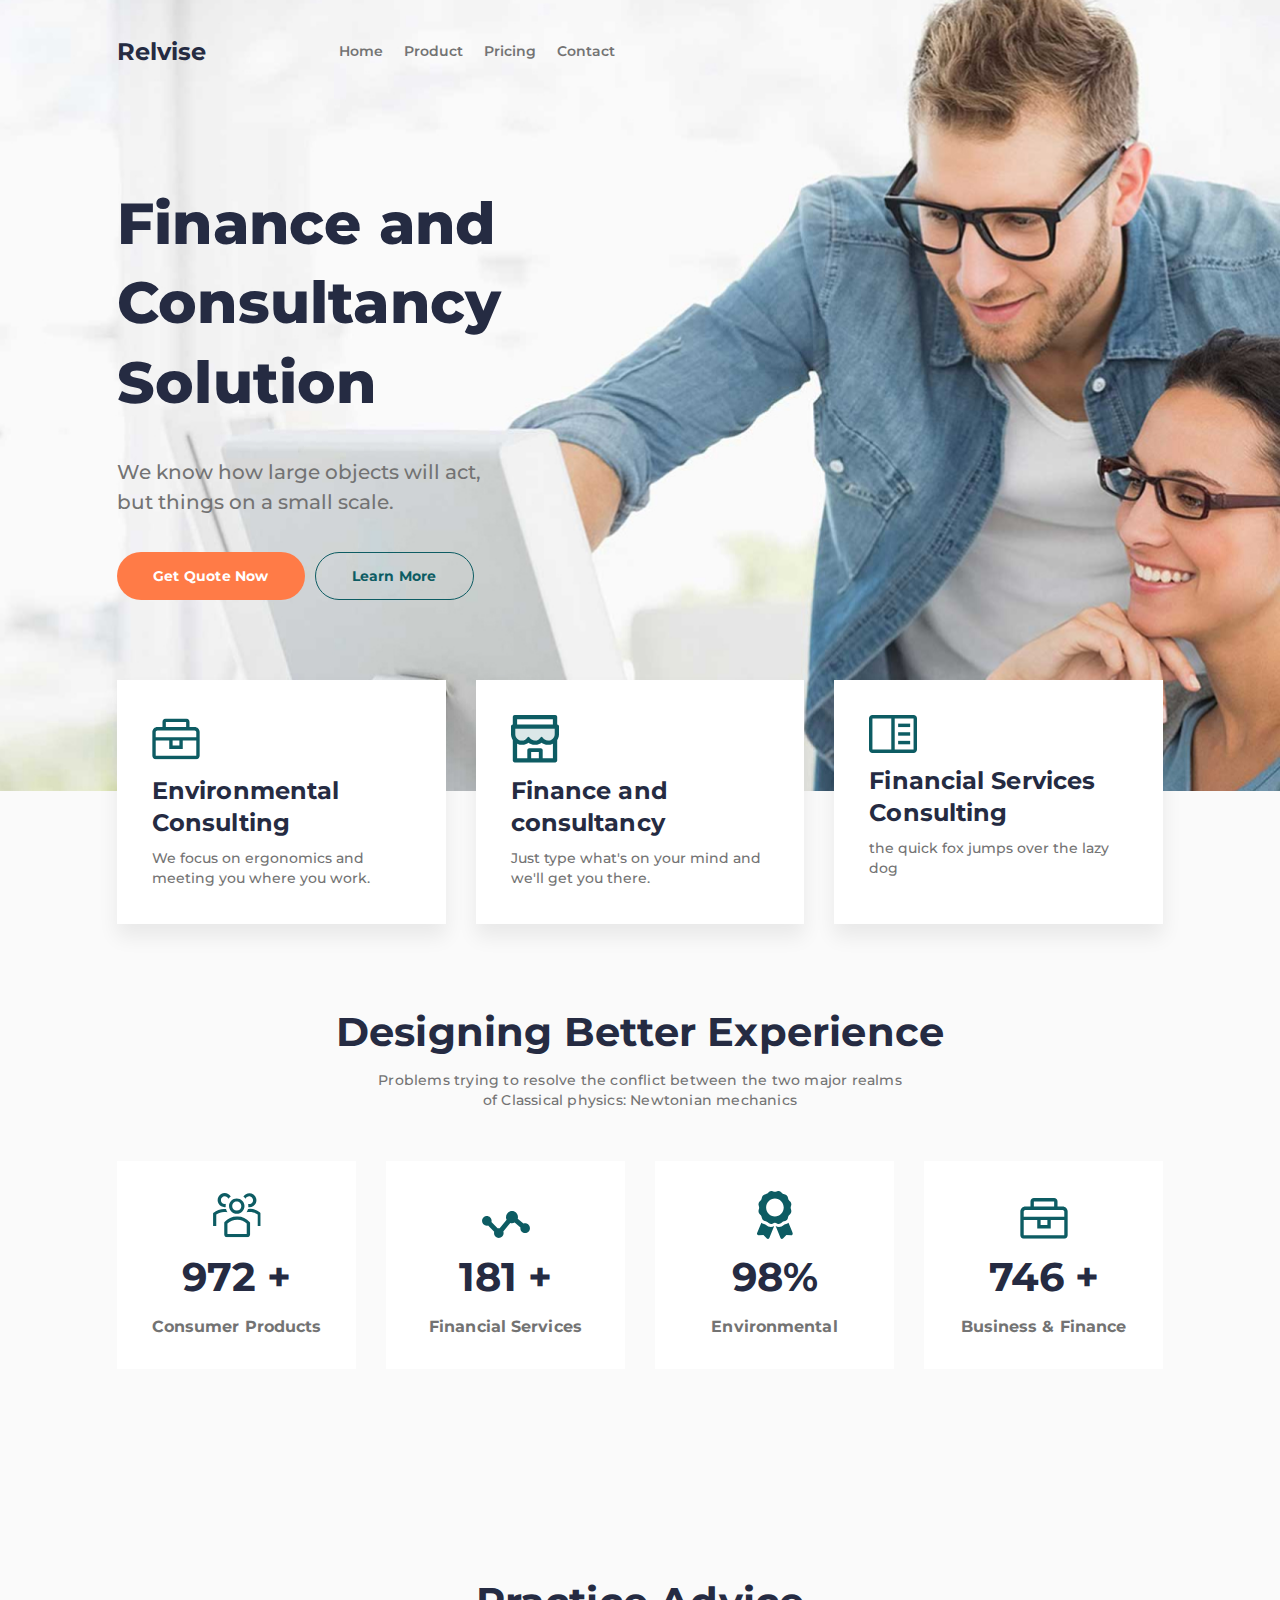
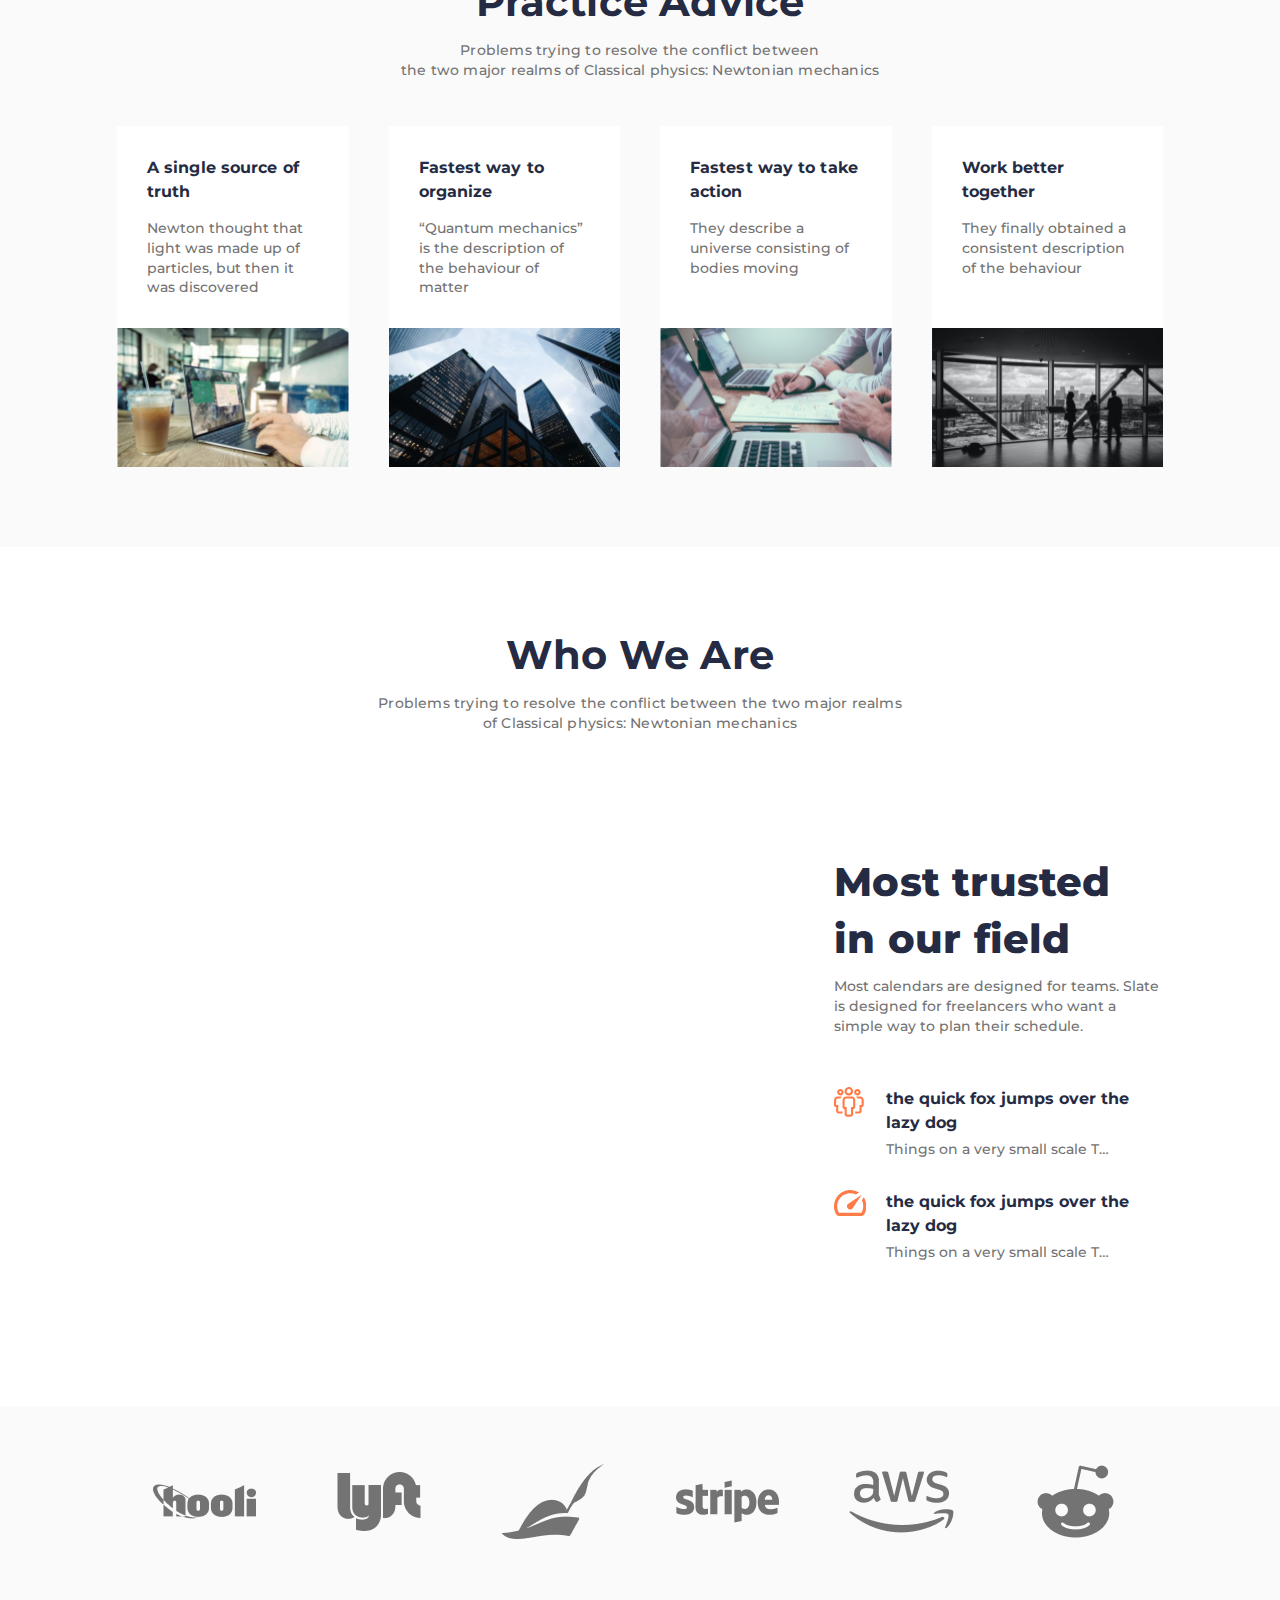
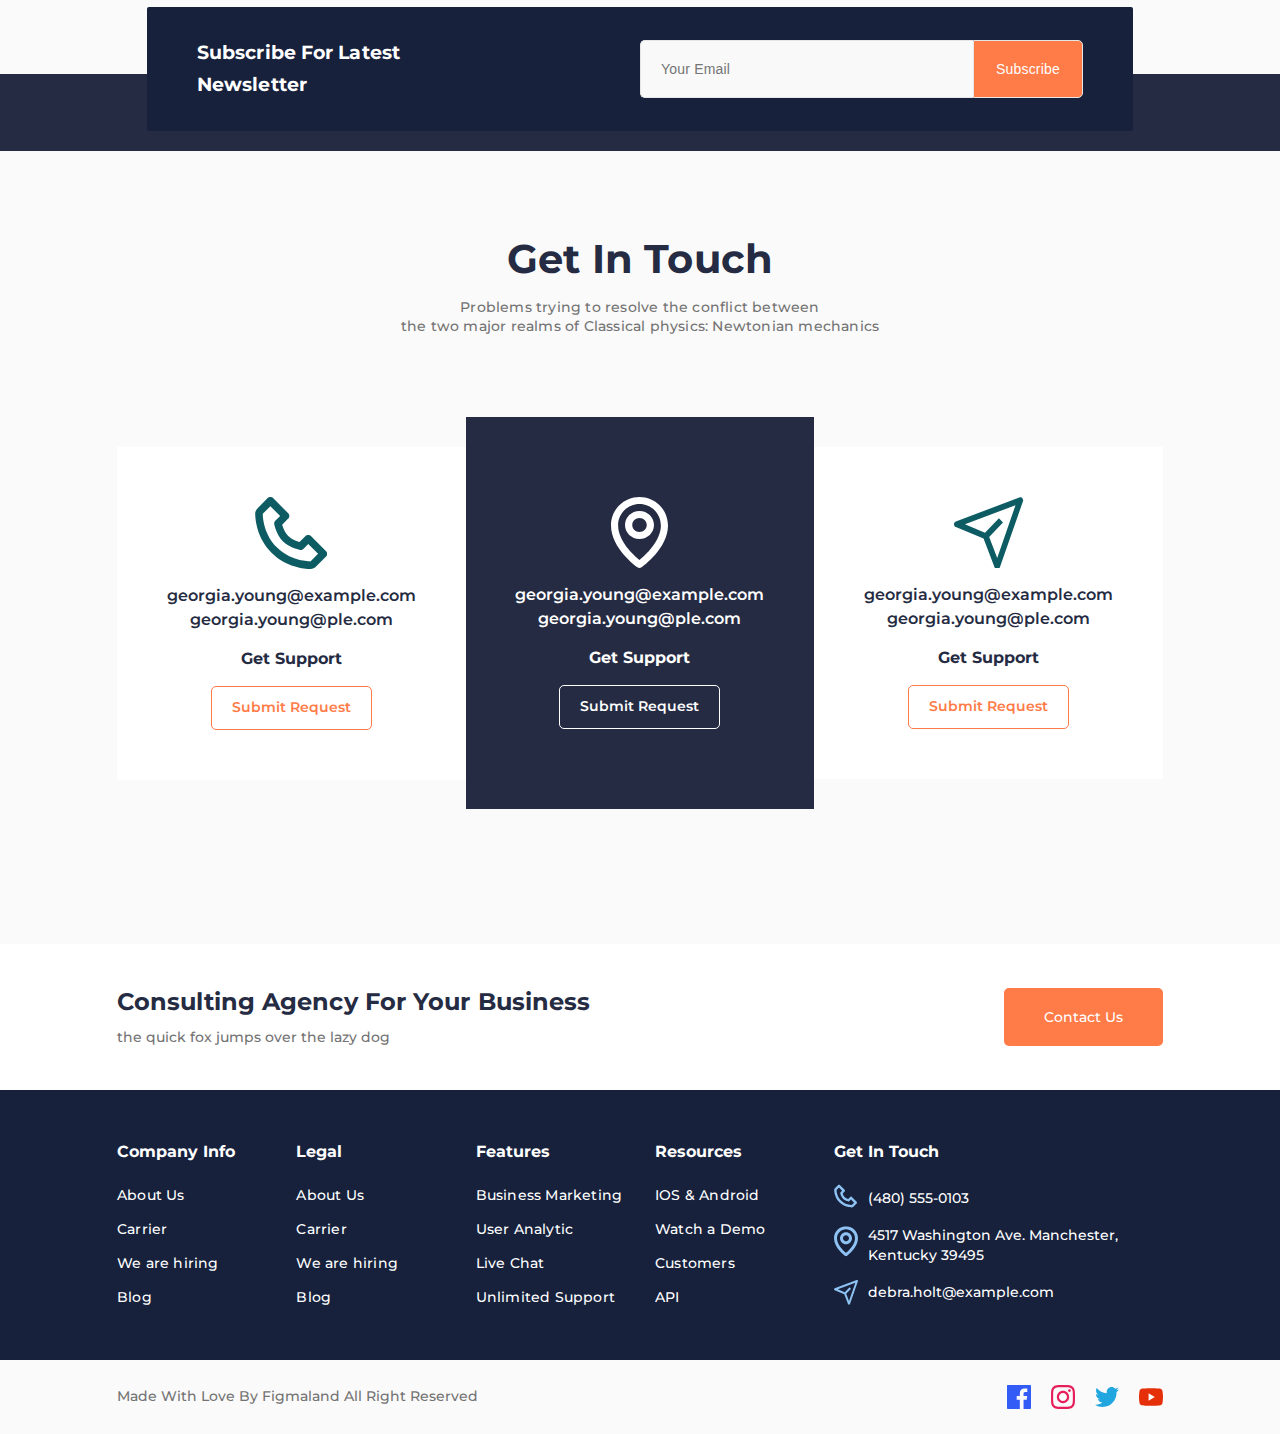
==== commit 7cb62d05: "Update index.html" ====
--- a/index.html
+++ b/index.html
@@ -426,11 +426,14 @@
 							<div class="footer__label">Features</div>
 							<nav class="footer__menu menu-footer">
 								<ul class="menu-footer__list">
-									<li class="menu-footer__item"><a href="" class="menu-footer__link">About Us</a></li>
-									<li class="menu-footer__item"><a href="" class="menu-footer__link">Carrier</a></li>
-									<li class="menu-footer__item"><a href="" class="menu-footer__link">We are hiring</a>
-									</li>
-									<li class="menu-footer__item"><a href="" class="menu-footer__link">Blog</a></li>
+									<li class="menu-footer__item"><a href="" class="menu-footer__link">Business
+											Marketing</a></li>
+									<li class="menu-footer__item"><a href="" class="menu-footer__link">User Analytic</a>
+									</li>
+									<li class="menu-footer__item"><a href="" class="menu-footer__link">Live Chat</a>
+									</li>
+									<li class="menu-footer__item"><a href="" class="menu-footer__link">Unlimited
+											Support</a></li>
 								</ul>
 							</nav>
 						</div>
@@ -438,11 +441,13 @@
 							<div class="footer__label">Resources</div>
 							<nav class="footer__menu menu-footer">
 								<ul class="menu-footer__list">
-									<li class="menu-footer__item"><a href="" class="menu-footer__link">About Us</a></li>
-									<li class="menu-footer__item"><a href="" class="menu-footer__link">Carrier</a></li>
-									<li class="menu-footer__item"><a href="" class="menu-footer__link">We are hiring</a>
-									</li>
-									<li class="menu-footer__item"><a href="" class="menu-footer__link">Blog</a></li>
+									<li class="menu-footer__item"><a href="" class="menu-footer__link">IOS & Android</a>
+									</li>
+									<li class="menu-footer__item"><a href="" class="menu-footer__link">Watch a Demo</a>
+									</li>
+									<li class="menu-footer__item"><a href="" class="menu-footer__link">Customers</a>
+									</li>
+									<li class="menu-footer__item"><a href="" class="menu-footer__link">API</a></li>
 								</ul>
 							</nav>
 						</div>
